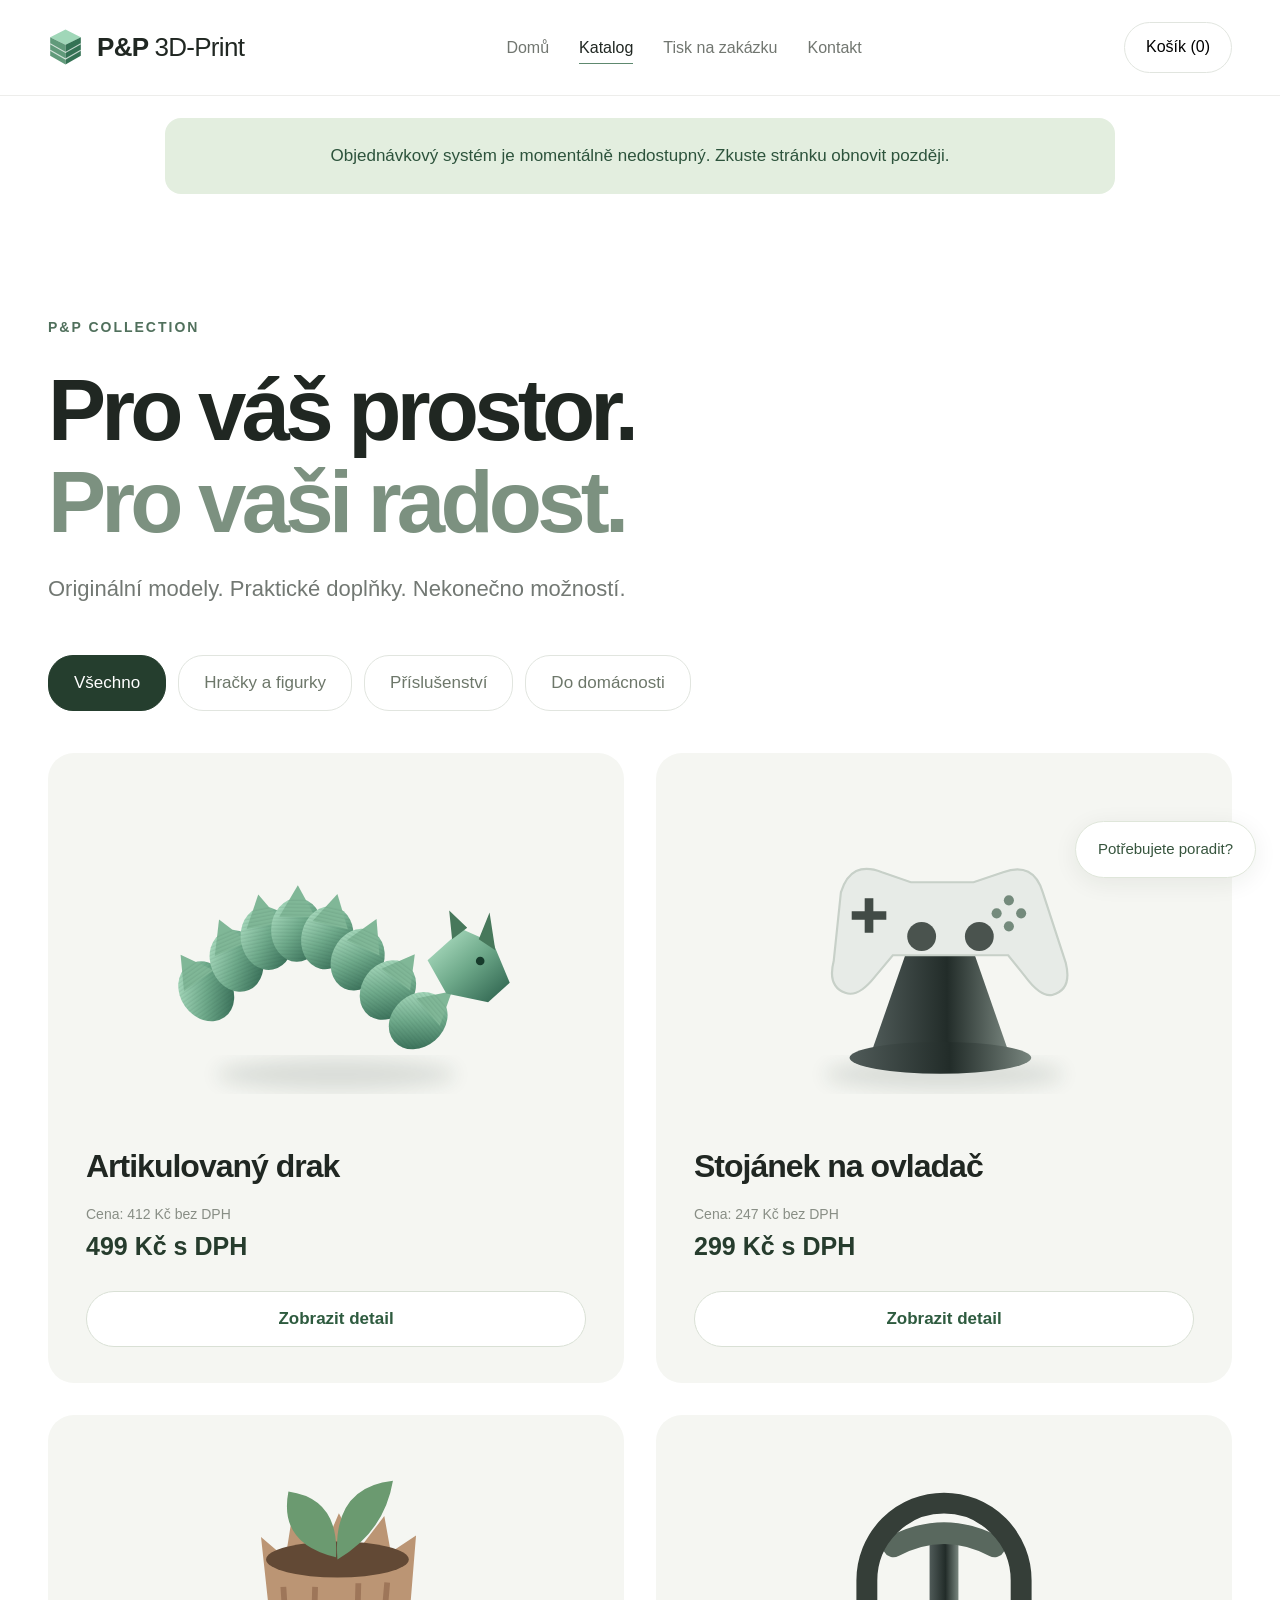
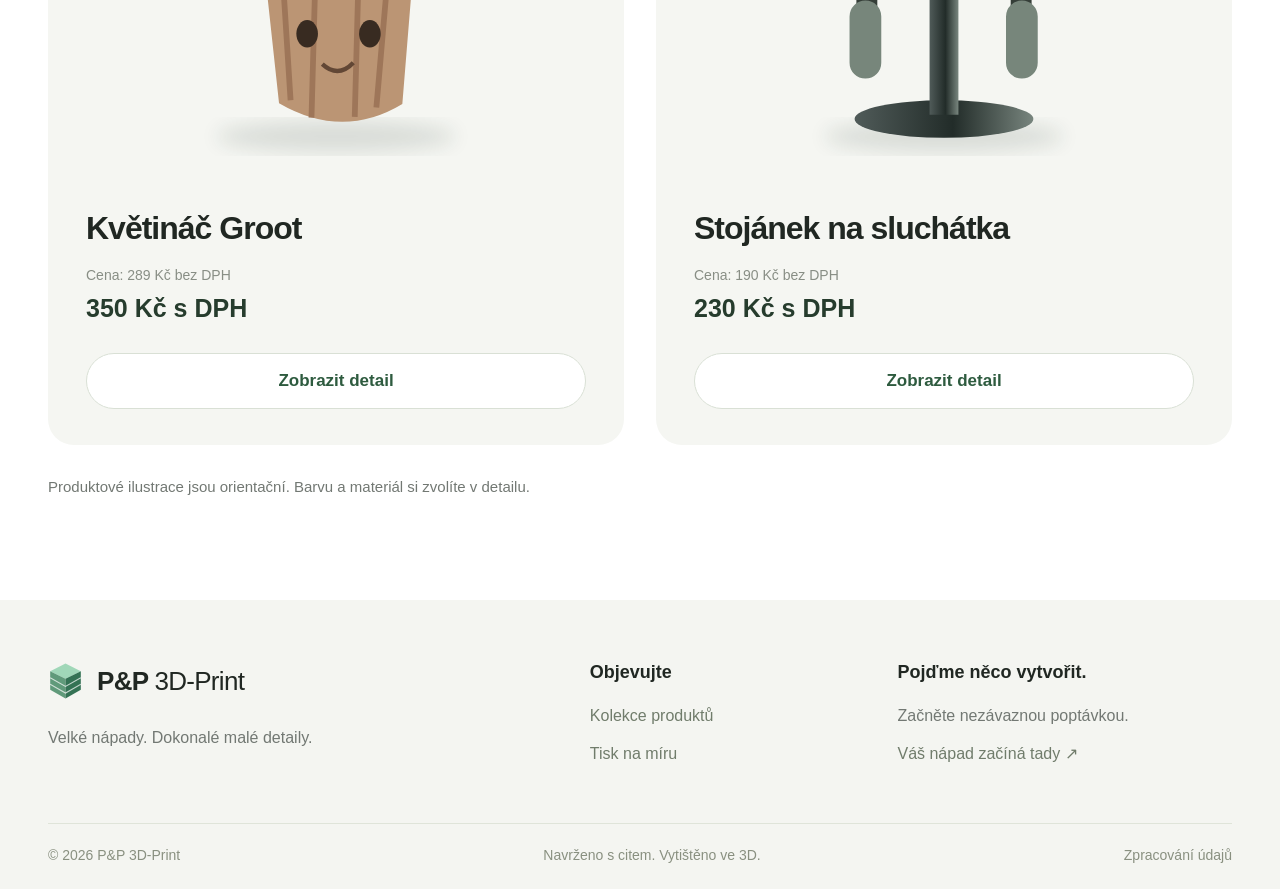
==== frontend/eshop.html @ 6bc45e5e "Add P&P 3D-Print storefront, FastAPI backend and administration" ====
<!DOCTYPE html>

<html lang="cs">
<head>
<meta charset="utf-8"/>
<meta content="width=device-width, initial-scale=1.0" name="viewport"/>
<title>Kolekce | P&amp;P 3D-Print</title>
<link href="style.css" rel="stylesheet"/>
<meta content="P&amp;P 3D-Print. Promyšlené doplňky, originální modely a 3D tisk na míru. Vaše nápady, vrstvu po vrstvě." name="description"/></head>
<body>
<header>
<div class="container nav-wrapper">
<a class="logo" href="index.html"><svg aria-hidden="true" viewbox="0 0 32 36"><path d="M2 9L16 2l14 7-14 7z" fill="#a0d7b8"></path><path d="M2 9v17l14 8V16z" fill="#609a7a"></path><path d="M16 16l14-7v17l-14 8z" fill="#347254"></path><path d="M2 15l14 8 14-8M2 21l14 8 14-8" fill="none" stroke="white" stroke-opacity=".7"></path></svg><span>P&amp;P <b>3D-Print</b></span></a>
<button aria-controls="main-nav" aria-expanded="false" aria-label="Otevřít navigaci" class="menu-toggle">Menu</button><nav aria-label="Hlavní navigace" id="main-nav">
<ul>
<li><a href="index.html">Domů</a></li>
<li><a class="active" href="eshop.html">Katalog</a></li>
<li><a href="index.html#zakazka">Tisk na zakázku</a></li>
<li><a href="#kontakt">Kontakt</a></li>
</ul>
</nav>
<button aria-label="Otevřít košík" class="cart-btn" id="open-cart-btn" tabindex="0">Košík (<span id="cart-count">0</span>)</button>
</div>
</header><main><section class="container section-padding catalog-section">
<div class="catalog-heading"><p class="eyebrow">P&amp;P COLLECTION</p><h1>Pro váš prostor.<br/><span>Pro vaši radost.</span></h1><p>Originální modely. Praktické doplňky. Nekonečno možností.</p></div>
<div class="filters">
<button class="filter-btn active" data-filter="all">Všechno</button>
<button class="filter-btn" data-filter="hracky">Hračky a figurky</button>
<button class="filter-btn" data-filter="prislusenstvi">Příslušenství</button>
<button class="filter-btn" data-filter="prakticke">Do domácnosti</button>
</div>
<div class="product-grid" id="product-grid">
<div class="product-card" data-category="hracky">
<div class="product-image"><a href="produkt.html?id=p1"><img alt="Artikulovaný drak – ilustrační vizualizace" loading="lazy" src="[data-uri]"/></a></div>
<div class="product-info"><span class="product-tag">P&amp;P COLLECTION</span>
<h3>Artikulovaný drak</h3><div class="price-container" data-product-id="p1"></div><a class="btn btn-primary btn-block" href="produkt.html?id=p1">Zobrazit detail</a>
</div>
</div>
<div class="product-card" data-category="prislusenstvi">
<div class="product-image"><a href="produkt.html?id=p2"><img alt="Stojánek na ovladač – ilustrační vizualizace" loading="lazy" src="[data-uri]"/></a></div>
<div class="product-info"><span class="product-tag">P&amp;P COLLECTION</span>
<h3>Stojánek na ovladač</h3><div class="price-container" data-product-id="p2"></div><a class="btn btn-primary btn-block" href="produkt.html?id=p2">Zobrazit detail</a>
</div>
</div>
<div class="product-card" data-category="prakticke">
<div class="product-image"><a href="produkt.html?id=p3"><img alt="Květináč Groot – ilustrační vizualizace" loading="lazy" src="[data-uri]"/></a></div>
<div class="product-info"><span class="product-tag">P&amp;P COLLECTION</span>
<h3>Květináč Groot</h3><div class="price-container" data-product-id="p3"></div><a class="btn btn-primary btn-block" href="produkt.html?id=p3">Zobrazit detail</a>
</div>
</div>
<div class="product-card" data-category="prislusenstvi">
<div class="product-image"><a href="produkt.html?id=p4"><img alt="Stojánek na sluchátka – ilustrační vizualizace" loading="lazy" src="[data-uri]"/></a></div>
<div class="product-info"><span class="product-tag">P&amp;P COLLECTION</span>
<h3>Stojánek na sluchátka</h3><div class="price-container" data-product-id="p4"></div><a class="btn btn-primary btn-block" href="produkt.html?id=p4">Zobrazit detail</a>
</div>
</div>
</div><p class="catalog-note">Produktové ilustrace jsou orientační. Barvu a materiál si zvolíte v detailu.</p>
</section></main>
<footer id="kontakt"><div class="container footer-top"><div><a class="logo" href="index.html"><svg aria-hidden="true" viewbox="0 0 32 36"><path d="M2 9L16 2l14 7-14 7z" fill="#a0d7b8"></path><path d="M2 9v17l14 8V16z" fill="#609a7a"></path><path d="M16 16l14-7v17l-14 8z" fill="#347254"></path><path d="M2 15l14 8 14-8M2 21l14 8 14-8" fill="none" stroke="white" stroke-opacity=".7"></path></svg><span>P&amp;P <b>3D-Print</b></span></a><p>Velké nápady. Dokonalé malé detaily.</p></div><div><h3>Objevujte</h3><a href="eshop.html">Kolekce produktů</a><a href="index.html#zakazka">Tisk na míru</a></div><div><h3>Pojďme něco vytvořit.</h3><p>Začněte nezávaznou poptávkou.</p><a href="index.html#zakazka">Váš nápad začíná tady ↗</a></div></div><div class="container footer-bottom"><span>© 2026 P&amp;P 3D-Print</span><span>Navrženo s citem. Vytištěno ve 3D.</span><a href="soukromi.html">Zpracování údajů</a></div></footer>
<div aria-label="Váš košík" aria-modal="true" class="cart-sidebar" id="cart-sidebar" inert="" role="dialog">
<div class="cart-header"><h2>Váš košík</h2><button aria-label="Zavřít košík" class="close-btn" id="close-cart">×</button></div>
<div class="cart-items" id="cart-items"></div>
<div class="cart-footer">
<div class="cart-total"><span>Cena bez DPH:</span><span id="cart-total-no-vat">0 Kč</span></div>
<div class="cart-total final"><span>Celkem vč. 21% DPH:</span><span id="cart-total-price">0 Kč</span></div>
<button class="btn btn-primary btn-block" id="checkout-btn">Pokračovat k poptávce</button>
</div>
</div>
<div class="cart-overlay" id="cart-overlay"></div>
<div aria-live="polite" class="toast-container" id="toast-container" role="status"></div>
<div id="custom-chat-widget">
<button class="chat-toggle-btn" id="chat-toggle-btn"><span style="font-size: 1.2rem;">💬</span> Potřebujete poradit?</button>
<div class="chat-window" id="chat-window">
<div class="chat-header">
<div><h4 style="margin:0">P&amp;P 3D-Print Podpora</h4><small style="color: #888;">Průvodce 3D tiskem</small></div>
<button aria-label="Zavřít průvodce" class="close-chat-btn" id="close-chat-btn">×</button>
</div>
<div class="chat-messages" id="chat-messages">
<div class="chat-msg bot-msg">Dobrý den. Jsem automatický průvodce. Poradím s materiály nebo vás nasměruji k tisku na míru.</div>
</div>
<div class="chat-input-area">
<input id="chat-input" placeholder="Napište zprávu..." type="text"/>
<button aria-label="Odeslat zprávu" id="chat-send-btn">➤</button>
</div>
</div>
</div>
<script src="script.js"></script>
</body>
</html>
---- frontend/style.css ----
:root{--primary-color:#2b7153;--text-muted:#727873;--ink:#202722;--line:#e1e5df;--paper:#f5f6f2}*{box-sizing:border-box}html{scroll-behavior:smooth;scroll-padding-top:100px}body{margin:0;background:white;color:var(--ink);font:15px/1.6 Inter,-apple-system,BlinkMacSystemFont,"Segoe UI",sans-serif;-webkit-font-smoothing:antialiased}body.cart-open{overflow:hidden}a{color:inherit;text-decoration:none}button,input,select,textarea{font:inherit}button{cursor:pointer}a:focus-visible,button:focus-visible,[tabindex]:focus-visible,input:focus-visible,select:focus-visible,textarea:focus-visible{outline:3px solid #68a98c;outline-offset:4px}h1,h2,h3,h4,p{margin:0}h1,h2,h3{line-height:1.08;letter-spacing:-.055em}p{color:var(--text-muted)}.container{width:min(1200px,calc(100% - 96px));margin:auto}header{height:82px;position:sticky;top:0;z-index:50;background:#ffffffed;backdrop-filter:blur(22px);border-bottom:1px solid #ededeb}.nav-wrapper{display:flex;height:100%;align-items:center;justify-content:space-between;gap:30px}.logo{display:inline-flex;align-items:center;gap:11px;white-space:nowrap;font-size:20px;letter-spacing:-.7px;font-weight:700}.logo svg{width:28px;height:32px}.logo b{font-weight:450}nav ul{display:flex;align-items:center;list-style:none;gap:32px;margin:0;padding:0}nav a{font-size:13px;color:#717670}nav a:hover,nav a.active{color:var(--ink)}nav a.active{border-bottom:1px solid #5e896f;padding-bottom:7px}.cart-btn{border:1px solid var(--line);border-radius:30px;background:white;padding:9px 17px;font-size:12px}.menu-toggle{display:none}.hero{position:relative;background:var(--paper);min-height:740px;overflow:hidden;display:flex;align-items:center}.hero-content{position:relative;z-index:2;padding:100px 0 150px;pointer-events:none}.hero-content a{pointer-events:auto}.eyebrow{font-size:10px;font-weight:650;letter-spacing:2.4px;color:#50705c;margin-bottom:27px}.hero h1{font-size:clamp(64px,6.4vw,94px);font-weight:620;line-height:1.01;max-width:660px}.hero h1 span{color:#648a72}.hero-lead{font-size:19px;line-height:1.65;margin-top:28px;color:#717b71}.hero-buttons{display:flex;gap:28px;align-items:center;margin-top:33px}.btn{border:0;display:inline-flex;align-items:center;justify-content:center;gap:24px;border-radius:30px;padding:14px 24px;font-size:13px;font-weight:550;transition:transform .2s,background .2s}.btn:hover{transform:translateY(-2px)}.btn-primary{background:var(--primary-color);color:white}.btn-primary:hover{background:#20563e}.btn-outline{background:transparent;border:1px solid #bdc9c0;color:#325d45}.btn-block{width:100%}.text-link{font-size:13px;font-weight:550;display:inline-flex;gap:17px;align-items:center}.text-link:hover{color:var(--primary-color)}.hero-art{position:absolute;width:56%;right:-1%;top:45px;max-width:820px}.hero-art svg{width:100%;height:auto;transform:rotate(-8deg);filter:drop-shadow(0 35px 35px #274a2310)}.art-label{display:flex;gap:9px;align-items:center;width:65%;margin:-20px auto 0;font-size:8px;letter-spacing:1.5px;color:#627568}.art-label>span:last-child{margin-left:auto}.status-dot{height:5px;width:5px;background:#448564;border-radius:50%}.hero-bottom{position:absolute;bottom:29px;left:0;right:0;display:flex;justify-content:space-between;border-top:1px solid #dce2d8;padding-top:21px;font-size:10px;color:#7c847a}.section-padding{padding:106px 0}.section-heading{display:flex;align-items:end;justify-content:space-between;margin-bottom:43px}h2{font-size:clamp(35px,4vw,56px);font-weight:570}.product-grid{display:grid;grid-template-columns:repeat(2,minmax(0,1fr));gap:24px}.product-card{display:flex;flex-direction:column;border-radius:22px;background:var(--paper);overflow:hidden;transition:transform .3s,box-shadow .3s}.product-card:hover{transform:translateY(-5px);box-shadow:0 20px 35px #243a2110}.product-image{height:350px;overflow:hidden}.product-image a{display:block;height:100%}.product-image img{width:100%;height:100%;object-fit:contain;transition:transform .5s}.product-card:hover img{transform:scale(1.04)}.product-info{padding:5px 32px 30px;display:flex;flex-direction:column;flex:1}.product-tag{font-size:9px;letter-spacing:1.9px;color:#7f897e;margin-bottom:10px}.product-info h3{font-size:24px;font-weight:560;letter-spacing:-.8px;margin-bottom:12px}.price-no-vat{font-size:11px;color:#888e85}.price-vat{font-size:19px;color:#263c2d;font-weight:550}.product-info .btn{margin-top:20px;background:white;color:#2e5b3f;border:1px solid #d9e0d5;padding:10px}.about-section{background:#edf1e9}.about-wrapper{display:grid;grid-template-columns:1fr 1fr;align-items:center;gap:90px}.about-image{background:#e3eadf;border-radius:24px;position:relative;overflow:hidden}.layer-sculpture svg{width:100%;display:block;transform:rotate(16deg) scale(.9)}.image-note{position:absolute;bottom:26px;left:30px;font-size:11px;color:#6d816b}.about-text h2{white-space:pre-line;margin-bottom:28px}.about-text p{font-size:16px;line-height:1.85}.about-benefits{list-style:none;padding:0;margin:25px 0 0}.about-benefits li{font-size:12px;border-top:1px solid #d3ddcf;padding:14px 0;color:#737f70}.about-benefits strong{color:#354b39}.text-center h2{font-size:clamp(32px,4vw,52px)!important}.funnel-choices{display:grid;grid-template-columns:1fr 1fr;gap:24px;max-width:920px;margin:45px auto 0}.funnel-card{padding:38px;background:var(--paper);border:1px solid transparent;border-radius:22px;cursor:pointer;transition:.2s}.funnel-card:hover{border-color:#a6bda8;background:#eef3eb}.funnel-icon{color:#6f9176;font-size:12px;letter-spacing:2px;margin-bottom:36px}.funnel-card h3{font-size:26px;letter-spacing:-.8px;margin-bottom:15px}.funnel-card p{max-width:300px;font-size:14px}.funnel-card:after{content:'Začít →';display:block;color:#32704b;font-size:12px;margin-top:28px}.custom-order-form{padding:35px;background:var(--paper);border-radius:24px}.step-badge{display:inline-block;padding:6px 15px;border-radius:20px;background:#e0ebe0!important;color:#396449;font-size:11px}.wizard-step h3{font-size:23px;letter-spacing:-.5px}.form-group{margin-bottom:16px}input,select,textarea{width:100%;padding:14px 16px;border:1px solid #d9e0d5;border-radius:10px;background:white;color:var(--ink);min-width:0}textarea{resize:vertical}.file-group{position:relative}.file-label{display:block;cursor:pointer;text-align:center;padding:35px 15px;border:1px dashed #a9bdac;border-radius:13px;background:white;font-size:13px}.file-group input{position:absolute;width:1px;height:1px;opacity:0;padding:0;bottom:0}.selector-group{margin:17px 0}.selector-group label{display:block;font-size:12px;margin-bottom:7px;color:#65735f}footer{background:#f4f5f1;padding:60px 0 22px}.footer-top{display:grid;grid-template-columns:1.5fr .8fr 1fr;gap:40px;padding-bottom:55px}.footer-top p{font-size:12px;margin-top:14px}.footer-top h3{font-size:13px;letter-spacing:0;font-weight:550;margin-bottom:18px}.footer-top>div>a:not(.logo){display:block;font-size:12px;color:#707c6b;margin-top:12px}.footer-bottom{display:flex;justify-content:space-between;border-top:1px solid #dfe4d9;padding-top:20px;color:#899080;font-size:10px}.catalog-heading{margin-bottom:45px}.catalog-heading h1{font-size:clamp(48px,5.6vw,78px);font-weight:560;margin-bottom:24px}.catalog-heading h1 span{color:#7c9180}.catalog-heading>p:last-child{font-size:17px}.filters{display:flex;gap:10px;margin-bottom:36px;flex-wrap:wrap}.filter-btn{border:1px solid var(--line);background:white;border-radius:25px;padding:11px 23px;font-size:12px;color:#6d776a}.filter-btn.active{background:#253e2e;color:#fff;border-color:#253e2e}.catalog-note{font-size:11px;margin-top:30px}.breadcrumbs{font-size:11px;color:#85907e;margin-bottom:32px}.detail-wrapper{display:grid;grid-template-columns:1.15fr 1fr;gap:75px;align-items:start}.detail-image{background:var(--paper);border-radius:25px;position:relative}.detail-image img{width:100%;display:block;min-height:480px;object-fit:contain}.detail-caption{position:absolute;bottom:20px;left:25px;font-size:10px;color:#889280}.detail-info{padding-top:25px}.detail-info h1{font-size:49px;font-weight:560;margin-bottom:24px}.detail-info .price-no-vat{font-size:12px!important}.detail-info .price-vat{font-size:26px!important}.product-desc{font-size:14px;margin:24px 0;line-height:1.8}.cart-overlay{position:fixed;inset:0;background:#14251f55;backdrop-filter:blur(5px);z-index:99;opacity:0;visibility:hidden;transition:.25s}.cart-overlay.active{opacity:1;visibility:visible}.cart-sidebar{position:fixed;top:0;right:0;bottom:0;width:min(470px,100%);background:white;z-index:100;transform:translateX(100%);transition:transform .3s;display:flex;flex-direction:column;padding:28px}.cart-sidebar.open{transform:translateX(0)}.cart-header{display:flex;justify-content:space-between;align-items:center;border-bottom:1px solid var(--line);padding-bottom:24px}.cart-header h2{font-size:29px}.close-btn,.close-chat-btn{border:0;background:transparent;font-size:28px;color:#6c7868}.cart-items{overflow:auto;flex:1;padding:25px 0}.empty-cart-state{text-align:center;padding-top:60px}.empty-cart-state h3{font-size:22px;letter-spacing:-.5px}.cart-item{display:grid;grid-template-columns:75px 1fr;gap:15px;border-bottom:1px solid var(--line);padding:20px 0}.cart-item-img{width:75px;height:80px;background:var(--paper);border-radius:10px}.item-details h4{font-size:14px}.item-details p{font-size:12px}.item-details small{display:block;font-size:10px;color:#7a8275}.item-controls{grid-column:2;display:flex;align-items:center;gap:14px}.item-controls button{border:1px solid var(--line);background:white;border-radius:7px;min-width:30px;height:30px}.item-controls .btn-remove{margin-left:auto}.cart-footer{border-top:1px solid var(--line);padding-top:20px}.cart-total{display:flex;justify-content:space-between;font-size:12px;margin-bottom:12px}.cart-total.final{font-size:15px;font-weight:600;margin-bottom:23px}.toast-container{position:fixed;top:100px;left:50%;transform:translateX(-50%);z-index:200;width:min(440px,calc(100% - 32px))}.toast{padding:18px 22px;margin-bottom:10px;color:white;background:#294d38;border-radius:14px;box-shadow:0 8px 30px #0002;font-size:13px}.toast.error{background:#62472f}#custom-chat-widget{position:fixed;bottom:22px;right:24px;z-index:60}.chat-toggle-btn{border:1px solid #dfe6da;border-radius:30px;padding:12px 19px;background:white;color:#36543d;font-size:11px;box-shadow:0 5px 24px #20311b12}.chat-toggle-btn span{display:none}.chat-window{display:none;position:absolute;right:0;bottom:60px;width:340px;background:white;border:1px solid var(--line);border-radius:20px;box-shadow:0 15px 50px #20311b25;overflow:hidden}.chat-window.active{display:block}.chat-header{padding:18px 20px;display:flex;align-items:center;justify-content:space-between;background:var(--paper)}.chat-header h4{font-size:13px}.chat-header small{font-size:10px}.chat-messages{height:260px;overflow:auto;padding:18px}.chat-msg{font-size:12px;padding:12px 14px;border-radius:12px;margin-bottom:12px;background:var(--paper);line-height:1.7}.user-msg{margin-left:25px;background:#deebdf}.chat-input-area{display:flex;border-top:1px solid var(--line);padding:10px;gap:5px}.chat-input-area input{border:0;font-size:12px;padding:10px}.chat-input-area button{border:0;border-radius:10px;background:#2b7153;color:white;width:43px}
@media(min-width:1500px){.hero-art{right:7%;top:0;width:50%}}@media(max-width:1050px){.container{width:calc(100% - 56px)}nav ul{gap:19px}.hero{min-height:640px}.hero h1{font-size:69px}.hero-art{width:59%;right:-7%;top:85px}.hero-content{padding:85px 0 125px}.hero-buttons{gap:18px}.about-wrapper{gap:40px}.detail-wrapper{gap:35px}.detail-info h1{font-size:39px}}
@media(max-width:760px){header{height:68px}.container{width:calc(100% - 40px)}.nav-wrapper{gap:14px}.logo{font-size:17px}.logo svg{width:24px}.menu-toggle{display:block;margin-left:auto;border:0;background:none;font-size:12px;padding:8px}.cart-btn{font-size:11px;padding:7px 12px}nav{display:none;position:absolute;top:68px;left:0;right:0;background:white;border-bottom:1px solid var(--line);padding:20px}nav.is-open{display:block}nav ul{display:flex;flex-direction:column;align-items:stretch;gap:0}nav a{display:block;padding:12px!important;border:0!important}.hero{display:block;min-height:850px}.hero-content{padding:58px 0 0;text-align:center}.eyebrow{font-size:9px;margin-bottom:22px}.hero h1{font-size:clamp(49px,10vw,72px);max-width:none}.hero-lead{font-size:16px;margin-top:22px}.hero-buttons{justify-content:center;gap:21px;flex-wrap:wrap;margin-top:25px}.hero .btn{padding:13px 20px}.text-link{font-size:12px}.hero-art{width:100%;max-width:510px;position:relative;top:auto;right:auto;margin:-10px auto 55px}.hero-art svg{display:block}.art-label{margin-top:-60px}.hero-bottom{font-size:9px;bottom:20px;padding-top:15px}.section-padding{padding:66px 0}.section-heading{gap:18px;margin-bottom:28px}.section-heading h2{font-size:37px}.section-heading .text-link{white-space:nowrap}.product-grid{gap:15px}.product-image{height:220px}.product-info{padding:0 18px 20px}.product-info h3{font-size:20px}.product-tag{font-size:8px;letter-spacing:1px}.product-info .btn{font-size:11px;padding:9px;gap:5px}.price-vat{font-size:16px}.price-no-vat{font-size:10px}.about-wrapper{grid-template-columns:1fr;gap:38px}.about-image{max-height:390px}.about-image svg{max-height:400px}.about-text h2{font-size:40px}.funnel-choices{gap:15px}.funnel-card{padding:24px}.funnel-card h3{font-size:23px}.funnel-card p{font-size:12px}.funnel-icon{margin-bottom:24px}.footer-top{grid-template-columns:1fr 1fr;gap:36px}.footer-top>div:first-child{grid-column:1/-1}.footer-bottom{gap:20px;flex-wrap:wrap;padding-bottom:55px}.catalog-heading h1{font-size:52px}.catalog-heading>p:last-child{font-size:15px}.filters{gap:8px}.filter-btn{padding:9px 14px;font-size:11px}.detail-wrapper{grid-template-columns:1fr;gap:20px}.detail-image img{min-height:0;max-height:420px}.detail-info h1{font-size:40px}.detail-info{padding-top:15px}.custom-order-form{padding:24px}.chat-window{width:min(340px,calc(100vw - 32px))}#custom-chat-widget{right:16px;bottom:16px}}
@media(max-width:430px){.hero{min-height:770px}.hero-art{margin-top:0}.hero-buttons{gap:15px}.hero-buttons .text-link{font-size:11px}.product-grid{grid-template-columns:1fr}.product-image{height:290px}.product-info h3{font-size:24px}.product-info{padding:0 25px 25px}.funnel-choices{grid-template-columns:1fr}.catalog-heading h1{font-size:44px}.footer-top{grid-template-columns:1fr}.footer-top>div:first-child{grid-column:auto}.section-heading h2{font-size:32px}.section-heading .text-link{font-size:10px}.hero-bottom{font-size:8px}.art-label{font-size:7px}.logo{gap:7px}.nav-wrapper{gap:5px}}@media(prefers-reduced-motion:reduce){html{scroll-behavior:auto}*,*:before,*:after{transition:none!important;animation:none!important}}

/* Druhá verze: větší měřítko, klidnější kompozice a čitelná typografie. */
body{font-size:18px;line-height:1.65}
.container{width:min(1280px,calc(100% - 96px))}
header{height:96px}.logo{font-size:26px;gap:14px}.logo svg{width:35px;height:40px}
nav ul{gap:30px}nav a{font-size:16px}.cart-btn{font-size:16px;padding:11px 21px}
.hero{display:flex;flex-direction:column;min-height:0;text-align:center;padding-bottom:24px}
.hero-content{padding:76px 0 0}.hero h1{font-size:clamp(76px,7.6vw,112px);font-weight:600;max-width:none;letter-spacing:-.06em;line-height:1.02}
.eyebrow{font-size:14px;letter-spacing:2px;margin-bottom:25px}
.hero-lead{font-size:25px;line-height:1.5;margin-top:28px}
.hero-buttons{justify-content:center;gap:36px;margin-top:32px}
.btn{font-size:17px;padding:17px 29px;min-height:56px;gap:24px}
.text-link{font-size:17px;gap:15px}
.hero-art{position:relative;top:auto;right:auto;width:480px;max-width:90%;margin:-24px auto -26px}
.hero-art svg{transform:rotate(-8deg)}.art-label,.hero-bottom,.product-tag{display:none}
.section-padding{padding:100px 0}.section-heading{margin-bottom:48px;gap:35px}
h2{font-size:clamp(44px,4.4vw,66px);line-height:1.1}
.product-grid{gap:32px}.product-card{border-radius:26px}.product-image{height:390px}
.product-info{padding:4px 38px 36px}.product-info h3{font-size:32px;letter-spacing:-1px;margin-bottom:17px;line-height:1.2}
.price-no-vat{font-size:14px}.price-vat{font-size:25px}.product-info .btn{font-size:17px;padding:13px 22px;min-height:54px;margin-top:24px}
.about-wrapper{gap:70px}.about-text p{font-size:20px;line-height:1.7}.about-benefits li{font-size:16px;padding:19px 0}.image-note{font-size:15px;bottom:28px}
.text-center h2{font-size:clamp(40px,4.4vw,64px)!important}.text-center>p{font-size:20px!important;line-height:1.6}
.funnel-choices{max-width:1080px;gap:32px}.funnel-card{padding:40px}.funnel-icon{font-size:17px;margin-bottom:30px}
.funnel-card h3{font-size:34px;line-height:1.15}.funnel-card p{font-size:18px;max-width:390px}.funnel-card:after{font-size:17px;margin-top:32px}
.custom-order-form{max-width:720px!important;padding:40px}.step-badge{font-size:15px;padding:8px 18px}.wizard-step h3{font-size:28px}
.form-group{margin-bottom:20px}input,select,textarea{font-size:17px;padding:16px 18px;line-height:1.5}.file-label{font-size:17px;padding:40px 20px}.file-label small{font-size:14px}
.catalog-heading{margin-bottom:48px}.catalog-heading h1{font-size:clamp(64px,6.8vw,94px);line-height:1.05}.catalog-heading>p:last-child{font-size:22px}
.filters{gap:12px;margin-bottom:42px}.filter-btn{font-size:17px;padding:13px 25px;min-height:52px}.catalog-note{font-size:15px}
.breadcrumbs{font-size:15px;margin-bottom:38px}.detail-wrapper{gap:65px}.detail-info h1{font-size:58px;line-height:1.08}.detail-image img{min-height:540px}
.detail-caption{font-size:14px}.detail-info .price-no-vat{font-size:15px!important}.detail-info .price-vat{font-size:34px!important}.product-desc{font-size:18px;line-height:1.7}
.selector-group label{font-size:16px;margin-bottom:10px}.selector-group{margin:22px 0}
.footer-top{padding-bottom:55px}.footer-top h3{font-size:18px;line-height:1.4}.footer-top p,.footer-top>div>a:not(.logo){font-size:16px}.footer-bottom{font-size:14px;gap:20px}
.cart-sidebar{width:min(540px,100%);padding:32px}.cart-header h2{font-size:34px}.cart-total{font-size:16px}.cart-total.final{font-size:18px;gap:18px}.empty-cart-state h3{font-size:27px}
.item-details h4{font-size:18px;line-height:1.3}.item-details p{font-size:16px}.item-details small{font-size:14px}.item-details small[style]{font-size:13px!important}
.item-controls button{min-width:42px;height:42px;font-size:18px}.cart-item{grid-template-columns:90px 1fr}.cart-item-img{width:90px;height:100px}.toast{font-size:16px}
.chat-toggle-btn{font-size:15px;padding:15px 22px}.chat-window{width:390px}.chat-header h4{font-size:17px}.chat-header small{font-size:14px}.chat-msg{font-size:16px}.chat-messages{height:320px}.chat-input-area input{font-size:16px}.chat-input-area button{min-width:44px}.close-btn,.close-chat-btn{min-width:44px;min-height:44px}
@media(max-width:1100px){.container{width:calc(100% - 64px)}.nav-wrapper{gap:20px}nav ul{gap:20px}nav a{font-size:15px}.logo{font-size:23px}.cart-btn{font-size:15px}.about-wrapper{gap:40px}.detail-wrapper{gap:40px}.detail-info h1{font-size:48px}.product-info h3{font-size:29px}.hero-art{width:460px;right:auto;top:auto}.hero-content{padding:65px 0 0}.hero h1{font-size:90px}}
@media(max-width:760px){
.container{width:calc(100% - 40px)}header{height:82px}.logo{font-size:23px;gap:10px}.logo svg{width:29px;height:34px}.nav-wrapper{gap:10px}
.menu-toggle{font-size:16px;min-height:44px;padding:8px}.cart-btn{font-size:14px;padding:9px 14px;min-height:44px}nav{top:82px}nav a{font-size:19px;padding:15px!important}
.hero{min-height:0;padding-bottom:12px}.hero-content{padding:54px 0 0}.hero h1{font-size:clamp(54px,10vw,78px);line-height:1.04}.eyebrow{font-size:12px;letter-spacing:1.6px;margin-bottom:22px}
.hero-lead{font-size:21px;line-height:1.5;margin-top:25px}.hero-buttons{flex-direction:column;gap:21px;margin-top:30px}.hero .btn{font-size:17px;padding:16px 28px}.hero-buttons .text-link{font-size:17px}
.hero-art{width:400px;max-width:100%;margin:-12px auto -18px;top:auto;right:auto}.btn{font-size:16px;min-height:52px;padding:14px 23px}.text-link{font-size:16px}
.section-padding{padding:64px 0}.section-heading{align-items:start;flex-direction:column;gap:23px;margin-bottom:32px}.section-heading h2,h2{font-size:46px}.section-heading .text-link{font-size:17px}
.product-grid{grid-template-columns:1fr;gap:24px}.product-image{height:350px}.product-info{padding:0 28px 30px}.product-info h3{font-size:30px}.product-info .btn{font-size:17px}.price-no-vat{font-size:14px}.price-vat{font-size:25px}
.about-text h2{font-size:46px}.about-text p{font-size:19px}.about-benefits li{font-size:16px}.image-note{font-size:14px}.about-image{max-height:410px}
.funnel-choices{grid-template-columns:1fr;gap:22px;margin-top:30px}.funnel-card{padding:32px}.funnel-card h3{font-size:31px}.funnel-card p{font-size:18px}.funnel-icon{font-size:16px;margin-bottom:24px}.funnel-card:after{font-size:17px}
.text-center h2{font-size:40px!important}.text-center>p{font-size:19px!important}.custom-order-form{padding:27px}.wizard-step h3{font-size:26px}.custom-order-form .btn{padding:13px 16px;font-size:15px}
.catalog-heading h1{font-size:clamp(48px,8.8vw,68px)}.catalog-heading>p:last-child{font-size:20px}.filters{gap:9px}.filter-btn{font-size:15px;padding:12px 17px;min-height:48px}.catalog-note{font-size:14px}
.detail-info h1{font-size:45px}.detail-image img{min-height:0}.detail-caption{font-size:13px}.breadcrumbs{font-size:14px}.detail-wrapper{gap:26px}.detail-info .price-vat{font-size:32px!important}
.footer-top{gap:35px}.footer-top h3{font-size:18px}.footer-top p,.footer-top>div>a:not(.logo){font-size:16px}.footer-bottom{font-size:13px;line-height:1.7;padding-bottom:70px}
.cart-sidebar{padding:24px}.cart-header h2{font-size:31px}.cart-total.final{font-size:16px}.chat-window{width:min(390px,calc(100vw - 32px))}.chat-toggle-btn{font-size:14px;padding:13px 19px}
}
@media(max-width:390px){.container{width:calc(100% - 32px)}.logo{font-size:20px;gap:7px}.logo svg{width:25px}.nav-wrapper{gap:6px}.cart-btn{padding:8px 10px}.menu-toggle{font-size:15px}.hero h1{font-size:52px}.hero-lead{font-size:20px}.product-image{height:300px}.product-info{padding:0 24px 26px}.product-info h3{font-size:28px}.section-heading h2,h2,.about-text h2{font-size:42px}.custom-order-form{padding:22px}.funnel-card{padding:28px}.detail-info h1{font-size:41px}.cart-sidebar{padding:20px}.item-details h4{font-size:16px}}
/* Napojené objednávky a poptávky */
.honeypot{position:absolute!important;left:-10000px!important;width:1px!important;height:1px!important;opacity:0!important}.service-notice,.receipt{background:#e3eedf;padding:24px;border-radius:16px;color:#2d533c;margin:22px auto;font-size:17px}.service-notice{text-align:center;max-width:950px}.form-help{font-size:14px;line-height:1.6;margin:16px 0 24px}.form-help a{text-decoration:underline}.checkout-dialog{border:0;border-radius:24px;width:min(640px,calc(100% - 32px));max-height:90dvh;overflow:auto;padding:36px;color:var(--ink);box-shadow:0 30px 100px #0003}.checkout-dialog::backdrop{background:#14251f77;backdrop-filter:blur(5px)}.checkout-heading{display:flex;align-items:start;gap:20px;margin-bottom:20px}.checkout-heading h2{font-size:38px}.checkout-heading .close-btn{margin-left:auto}.checkout-dialog label{display:block;margin:18px 0;font-size:16px}.checkout-dialog label input,.checkout-dialog label textarea{margin-top:7px}.checkout-dialog p{font-size:16px}.checkout-summary{margin-top:20px;font-weight:600;color:#325b40}.checkout-dialog #checkout-error{color:#8a342e;margin-bottom:18px}button:disabled{opacity:.55;cursor:wait}.checkout-dialog [hidden]{display:none!important}#order-receipt h2{font-size:42px}#order-receipt p{margin:25px 0}.checkout-dialog form{position:relative}@media(max-width:500px){.checkout-dialog{padding:24px}.checkout-heading h2{font-size:31px}}
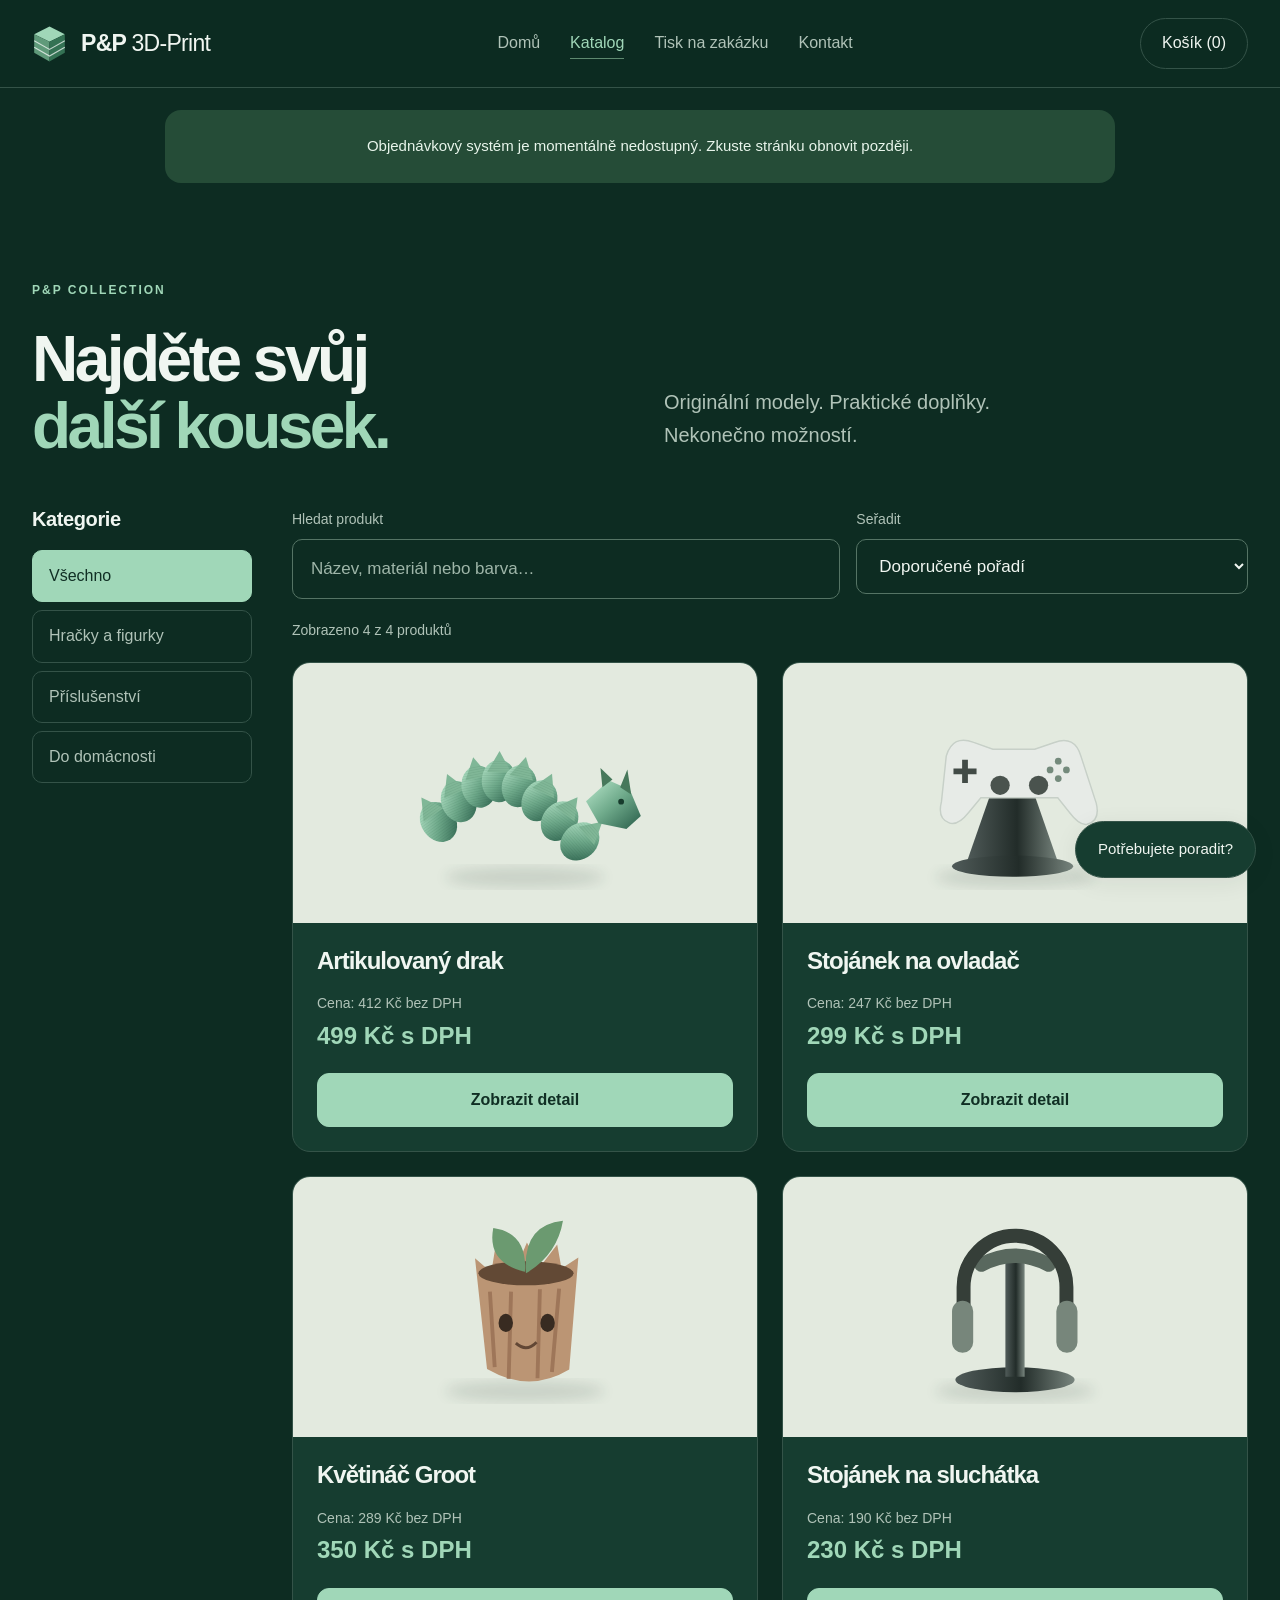
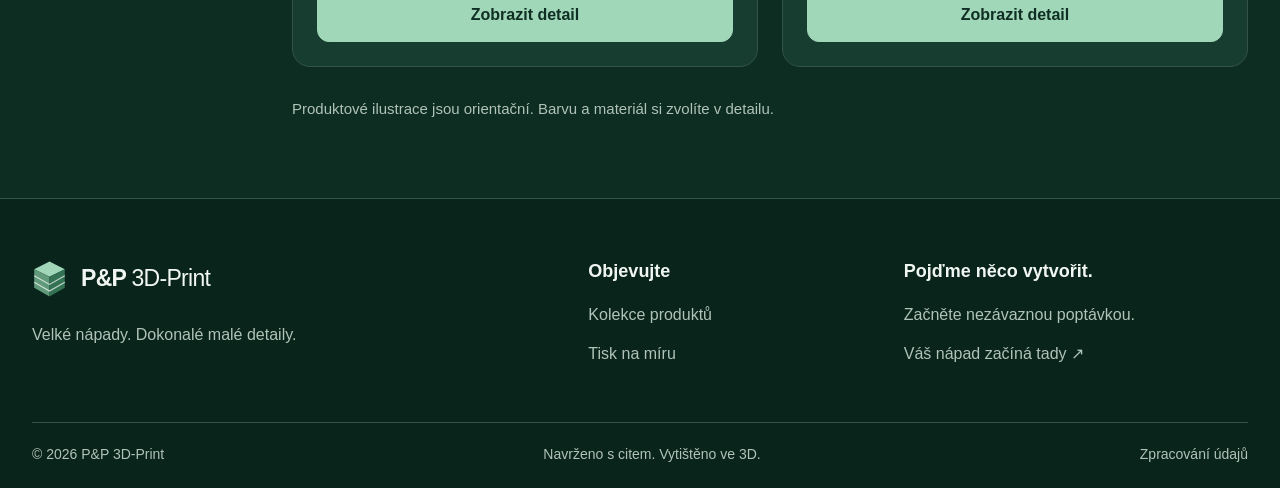
==== commit b78b3faa: "Rework storefront layout, catalog discovery and cart quantities" ====
--- a/frontend/eshop.html
+++ b/frontend/eshop.html
@@ -6,8 +6,9 @@
 <meta content="width=device-width, initial-scale=1.0" name="viewport"/>
 <title>Kolekce | P&amp;P 3D-Print</title>
 <link href="style.css" rel="stylesheet"/>
+<link href="layout.css" rel="stylesheet"/>
 <meta content="P&amp;P 3D-Print. Promyšlené doplňky, originální modely a 3D tisk na míru. Vaše nápady, vrstvu po vrstvě." name="description"/></head>
-<body>
+<body><a class="skip-link" href="#main-content">Přejít k obsahu</a>
 <header>
 <div class="container nav-wrapper">
 <a class="logo" href="index.html"><svg aria-hidden="true" viewbox="0 0 32 36"><path d="M2 9L16 2l14 7-14 7z" fill="#a0d7b8"></path><path d="M2 9v17l14 8V16z" fill="#609a7a"></path><path d="M16 16l14-7v17l-14 8z" fill="#347254"></path><path d="M2 15l14 8 14-8M2 21l14 8 14-8" fill="none" stroke="white" stroke-opacity=".7"></path></svg><span>P&amp;P <b>3D-Print</b></span></a>
@@ -21,15 +22,15 @@
 </nav>
 <button aria-label="Otevřít košík" class="cart-btn" id="open-cart-btn" tabindex="0">Košík (<span id="cart-count">0</span>)</button>
 </div>
-</header><main><section class="container section-padding catalog-section">
-<div class="catalog-heading"><p class="eyebrow">P&amp;P COLLECTION</p><h1>Pro váš prostor.<br/><span>Pro vaši radost.</span></h1><p>Originální modely. Praktické doplňky. Nekonečno možností.</p></div>
-<div class="filters">
+</header><main id="main-content"><section class="container section-padding catalog-section">
+<div class="catalog-heading"><p class="eyebrow">P&amp;P COLLECTION</p><h1>Najděte svůj<br/><span>další kousek.</span></h1><p>Originální modely. Praktické doplňky. Nekonečno možností.</p></div>
+<div class="catalog-layout"><aside class="catalog-sidebar"><h2>Kategorie</h2><div class="filters">
 <button class="filter-btn active" data-filter="all">Všechno</button>
 <button class="filter-btn" data-filter="hracky">Hračky a figurky</button>
 <button class="filter-btn" data-filter="prislusenstvi">Příslušenství</button>
 <button class="filter-btn" data-filter="prakticke">Do domácnosti</button>
 </div>
-<div class="product-grid" id="product-grid">
+</aside><div class="catalog-results"><div class="catalog-toolbar"><label>Hledat produkt<input id="catalog-search" type="search" placeholder="Název, materiál nebo barva…" autocomplete="off"></label><label>Seřadit<select id="catalog-sort"><option value="default">Doporučené pořadí</option><option value="price-asc">Od nejlevnějšího</option><option value="price-desc">Od nejdražšího</option><option value="name">Podle názvu</option></select></label></div><p id="catalog-count" role="status" aria-live="polite"></p><div class="product-grid" id="product-grid">
 <div class="product-card" data-category="hracky">
 <div class="product-image"><a href="produkt.html?id=p1"><img alt="Artikulovaný drak – ilustrační vizualizace" loading="lazy" src="[data-uri]"/></a></div>
 <div class="product-info"><span class="product-tag">P&amp;P COLLECTION</span>
@@ -55,15 +56,15 @@
 </div>
 </div>
 </div><p class="catalog-note">Produktové ilustrace jsou orientační. Barvu a materiál si zvolíte v detailu.</p>
-</section></main>
+<div id="catalog-empty" class="empty-results" hidden><h2>Nic jsme nenašli.</h2><p>Zkuste jiný výraz nebo zobrazte všechny produkty.</p><button id="catalog-reset" class="btn btn-outline">Zrušit filtry</button></div></div></div></section></main>
 <footer id="kontakt"><div class="container footer-top"><div><a class="logo" href="index.html"><svg aria-hidden="true" viewbox="0 0 32 36"><path d="M2 9L16 2l14 7-14 7z" fill="#a0d7b8"></path><path d="M2 9v17l14 8V16z" fill="#609a7a"></path><path d="M16 16l14-7v17l-14 8z" fill="#347254"></path><path d="M2 15l14 8 14-8M2 21l14 8 14-8" fill="none" stroke="white" stroke-opacity=".7"></path></svg><span>P&amp;P <b>3D-Print</b></span></a><p>Velké nápady. Dokonalé malé detaily.</p></div><div><h3>Objevujte</h3><a href="eshop.html">Kolekce produktů</a><a href="index.html#zakazka">Tisk na míru</a></div><div><h3>Pojďme něco vytvořit.</h3><p>Začněte nezávaznou poptávkou.</p><a href="index.html#zakazka">Váš nápad začíná tady ↗</a></div></div><div class="container footer-bottom"><span>© 2026 P&amp;P 3D-Print</span><span>Navrženo s citem. Vytištěno ve 3D.</span><a href="soukromi.html">Zpracování údajů</a></div></footer>
 <div aria-label="Váš košík" aria-modal="true" class="cart-sidebar" id="cart-sidebar" inert="" role="dialog">
 <div class="cart-header"><h2>Váš košík</h2><button aria-label="Zavřít košík" class="close-btn" id="close-cart">×</button></div>
 <div class="cart-items" id="cart-items"></div>
 <div class="cart-footer">
-<div class="cart-total"><span>Cena bez DPH:</span><span id="cart-total-no-vat">0 Kč</span></div>
+<div class="cart-total"><span>Produkty bez DPH:</span><span id="cart-total-no-vat">0 Kč</span></div>
 <div class="cart-total final"><span>Celkem vč. 21% DPH:</span><span id="cart-total-price">0 Kč</span></div>
-<button class="btn btn-primary btn-block" id="checkout-btn">Pokračovat k poptávce</button>
+<p class="cart-help">Nezávazná poptávka. Dopravu a platbu domluvíme po odeslání.</p><button class="btn btn-primary btn-block" id="checkout-btn">Pokračovat k poptávce</button>
 </div>
 </div>
 <div class="cart-overlay" id="cart-overlay"></div>
--- a/frontend/layout.css
+++ b/frontend/layout.css
@@ -0,0 +1,17 @@
+/* Shared P&P identity: deep green surfaces, mint accents, original artwork. */
+:root{--primary-color:#a0d7b8;--text-muted:#b0c3b8;--ink:#f0f6f1;--line:#345348;--paper:#163d30;color-scheme:dark}
+body{background:#0d2c22;color:var(--ink);font-size:17px}p{color:var(--text-muted)}
+header{background:#0d2c22f2;border-color:var(--line);height:88px}nav a{color:var(--text-muted)}nav a:hover,nav a.active{color:var(--primary-color)}
+.container{width:min(1280px,calc(100% - 64px))}.section-padding{padding:76px 0}.logo{font-size:23px}.logo b{font-weight:450}
+.btn-primary,.product-info .btn{background:var(--primary-color);color:#102f24;border-color:var(--primary-color)}.btn-primary:hover,.product-info .btn:hover{background:#bce9ce;color:#102f24}.btn-outline,.text-link{color:var(--primary-color)}.btn-outline{border-color:#729984}.btn{border-radius:12px;font-size:16px;min-height:52px}.cart-btn,.menu-toggle{background:transparent;color:var(--ink);border-color:var(--line)}
+.eyebrow{color:var(--primary-color);font-size:12px}.home-hero{background:#103326;padding:0;border-bottom:1px solid var(--line)}.hero-layout{display:grid;grid-template-columns:1.2fr 1fr;align-items:center;gap:24px;min-height:560px}.home-hero .hero-content{width:100%;padding:64px 0;text-align:left}.home-hero h1{font-size:clamp(54px,6vw,84px);line-height:1.06}.home-hero h1 span,.catalog-heading h1 span{color:var(--primary-color)}.home-hero .hero-lead{font-size:20px;max-width:530px;color:var(--text-muted)}.home-hero .hero-buttons{justify-content:flex-start;flex-wrap:wrap;gap:22px}.home-hero .hero-art{width:100%;max-width:100%;margin:0;pointer-events:none}.home-hero .hero-art svg{transform:rotate(-8deg)}
+.category-links{display:grid;grid-template-columns:repeat(3,1fr);gap:16px;margin-bottom:64px}.category-links a{display:flex;justify-content:space-between;gap:18px;padding:22px 24px;border:1px solid var(--line);border-radius:12px;background:var(--paper)}.category-links a:hover{border-color:var(--primary-color)}.category-links span{color:var(--primary-color)}.section-heading h2{font-size:clamp(34px,4vw,52px)}
+.product-grid{gap:24px}.product-card{background:var(--paper);border:1px solid var(--line);border-radius:18px;overflow:hidden}.product-image{height:290px;background:#e3eadf;margin:0}.product-info{padding:24px}.product-info h3{font-size:26px}.price-vat{color:var(--primary-color);font-size:24px}.price-no-vat{color:var(--text-muted)}.product-info .btn{margin-top:18px;font-size:16px}.product-card[hidden],[hidden]{display:none!important}
+.catalog-heading{display:grid;grid-template-columns:1fr 1fr;gap:0 48px;align-items:end;margin-bottom:48px}.catalog-heading .eyebrow{grid-column:1/-1}.catalog-heading h1{font-size:clamp(46px,5vw,68px);margin:0}.catalog-heading>p:last-child{font-size:20px;max-width:400px;margin-bottom:8px}.catalog-layout{display:grid;grid-template-columns:220px minmax(0,1fr);gap:40px}.catalog-sidebar{align-self:start;position:sticky;top:120px}.catalog-sidebar h2{font-size:20px;letter-spacing:-.02em;margin-bottom:20px}.filters{display:flex;flex-direction:column;gap:8px}.filter-btn{background:transparent;color:var(--text-muted);text-align:left;border-radius:10px;padding:12px 16px;font-size:16px}.filter-btn.active{background:var(--primary-color);color:#102f24;border-color:var(--primary-color)}.catalog-toolbar{display:grid;grid-template-columns:1.4fr 1fr;gap:16px}.catalog-toolbar label{font-size:14px;color:var(--text-muted)}.catalog-toolbar input,.catalog-toolbar select{margin-top:8px}#catalog-count{font-size:14px;margin:20px 0}.catalog-results .product-image{height:260px}.catalog-results .product-info h3{font-size:24px}.catalog-note{color:var(--text-muted)}.empty-results{border:1px dashed var(--line);border-radius:16px;padding:40px;text-align:center}.empty-results h2{font-size:32px}.empty-results p{margin:16px 0 24px}
+input,select,textarea{background:#0d2c22;color:var(--ink);border-color:#557465;border-radius:10px}input::placeholder,textarea::placeholder{color:#9fb6a9}.selector-group label,.quantity-label{color:var(--text-muted);font-size:16px}.quantity-label{display:block;margin:24px 0 8px}#product-quantity{max-width:130px}.detail-wrapper{gap:48px}.detail-info{padding-top:0}.detail-info h1{font-size:clamp(36px,4vw,54px)}.detail-image{background:#e3eadf;position:sticky;top:120px}.detail-image img{min-height:440px}.detail-caption{color:#3f5e49}.breadcrumbs{color:var(--text-muted)}.product-desc{font-size:17px}
+.custom-order-section{border-top:1px solid var(--line)}.funnel-card{background:var(--paper);border:1px solid var(--line);border-radius:16px}.funnel-card:hover{background:#1d4939;border-color:var(--primary-color)}.funnel-icon,.funnel-card:after{color:var(--primary-color)}.funnel-card h3{font-size:30px}.funnel-card p{font-size:17px}.custom-order-form{background:var(--paper)}.file-label{background:#0d2c22;border-color:#729984}.step-badge{background:#a0d7b8!important;color:#0d2c22}.about-section{background:#123527;border-top:1px solid var(--line)}.about-image{background:#e3eadf}.about-text h2{font-size:46px}.about-text p{font-size:18px}.about-benefits li{color:var(--text-muted);border-color:var(--line)}.about-benefits strong{color:var(--ink)}.image-note{color:#3f5e49}
+footer{background:#09241b;border-top:1px solid var(--line)}.footer-top>div>a:not(.logo),.footer-bottom{color:var(--text-muted)}.footer-bottom{border-color:var(--line)}
+.cart-sidebar,.checkout-dialog,.chat-window{background:#103326;color:var(--ink)}.cart-header h2{font-size:30px}.close-btn,.close-chat-btn{color:var(--ink)}.cart-help{font-size:14px;margin:0 0 18px}.item-controls button{background:#163d30;color:var(--ink)}.item-details small,.item-details small[style]{color:var(--text-muted)!important}.cart-item-img{background:#e3eadf}.cart-total.final{color:var(--primary-color)}.cart-items{overscroll-behavior:contain}.cart-footer{padding-bottom:env(safe-area-inset-bottom)}button:disabled{cursor:not-allowed}.checkout-summary{color:var(--primary-color)}.checkout-dialog #checkout-error{color:#ffc6b8}.chat-toggle-btn{background:#163d30;color:var(--ink);border-color:var(--line)}.chat-header,.chat-msg{background:#1b4333}.user-msg{background:#2c5941}.chat-header small{color:var(--text-muted)!important}.chat-input-area button{background:var(--primary-color);color:#0d2c22}.toast{background:#a0d7b8;color:#0d2c22}.toast.error{background:#f0c1a6;color:#392217}.service-notice,.receipt{background:#254c37;color:#e8f5eb}.service-notice{font-size:15px}.skip-link{position:fixed;top:-80px;left:16px;z-index:300;background:var(--primary-color);color:#0d2c22;padding:12px 20px;border-radius:8px}.skip-link:focus{top:12px}
+@media(max-width:1050px){nav ul{gap:16px}.nav-wrapper{gap:16px}.logo{font-size:20px}.hero-layout{grid-template-columns:1.3fr 1fr;min-height:500px}.home-hero h1{font-size:60px}.catalog-layout{grid-template-columns:180px minmax(0,1fr);gap:24px}.catalog-results .product-image{height:220px}.category-links a{font-size:15px;padding:18px}.detail-image img{min-height:340px}}
+@media(max-width:760px){header{height:76px}nav{top:76px;background:#103326;border-color:var(--line)}.container{width:calc(100% - 36px)}.logo{font-size:20px}.logo svg{width:26px}.cart-btn{padding:8px 12px}.menu-toggle{font-size:14px}.hero-layout{grid-template-columns:1fr;gap:0;min-height:0}.home-hero .hero-content{padding:48px 0 0}.home-hero h1{font-size:clamp(44px,9vw,64px)}.home-hero .hero-lead{font-size:18px}.home-hero .hero-buttons{align-items:flex-start;flex-direction:row;gap:22px}.home-hero .hero-art{max-width:310px;margin:-12px auto -10px}.section-padding{padding:48px 0}.category-links{grid-template-columns:1fr;gap:10px;margin-bottom:40px}.category-links a{padding:14px 18px;font-size:16px}.section-heading h2{font-size:36px}.product-grid{grid-template-columns:repeat(2,minmax(0,1fr));gap:14px}.product-image,.catalog-results .product-image{height:200px}.product-info{padding:18px}.product-info h3,.catalog-results .product-info h3{font-size:21px}.product-info .btn{font-size:14px;padding:10px}.catalog-heading{display:block}.catalog-heading h1{font-size:48px}.catalog-heading>p:last-child{margin-top:20px;font-size:18px}.catalog-layout{grid-template-columns:1fr;gap:16px}.catalog-sidebar{position:static}.catalog-sidebar h2{font-size:17px;margin-bottom:12px}.filters{flex-direction:row;flex-wrap:wrap;margin:0}.filter-btn{font-size:14px;min-height:44px;padding:10px 14px}.catalog-toolbar{grid-template-columns:1fr 1fr;gap:12px}.catalog-toolbar input,.catalog-toolbar select{font-size:16px;padding:12px}.detail-wrapper{grid-template-columns:1fr;gap:32px}.detail-image{position:static}.detail-image img{min-height:0;max-height:360px}.detail-info h1{font-size:38px}.funnel-choices{gap:16px}.funnel-card{padding:28px}.funnel-card h3{font-size:27px}.about-text h2{font-size:36px}.cart-sidebar{padding:22px}.cart-header h2{font-size:28px}.cart-total.final{font-size:16px}.footer-top{gap:32px}}
+@media(max-width:480px){.product-grid,.catalog-toolbar{grid-template-columns:1fr}.product-image,.catalog-results .product-image{height:260px}.product-info h3,.catalog-results .product-info h3{font-size:25px}.product-info .btn{font-size:16px}.home-hero .hero-buttons{flex-direction:column}.logo{font-size:18px}.nav-wrapper{gap:6px}.cart-btn{font-size:13px}.catalog-heading h1{font-size:42px}}
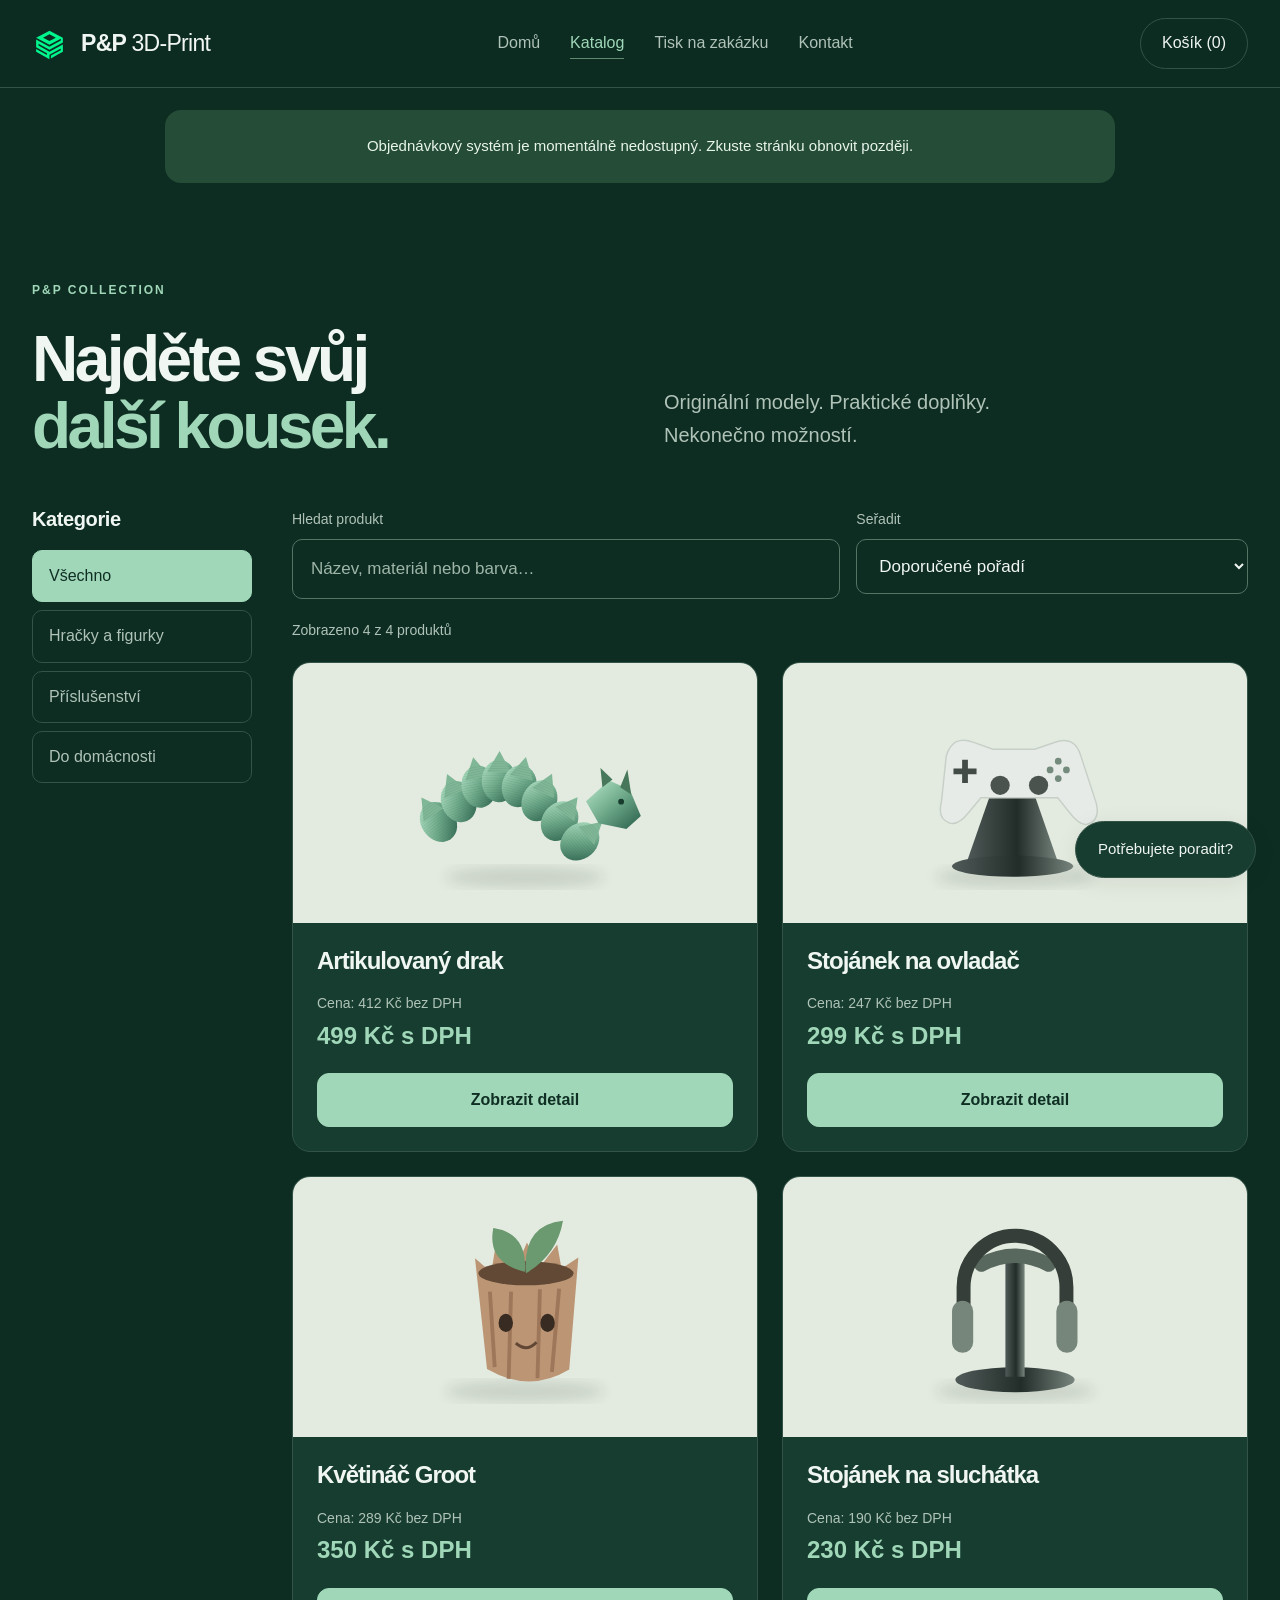
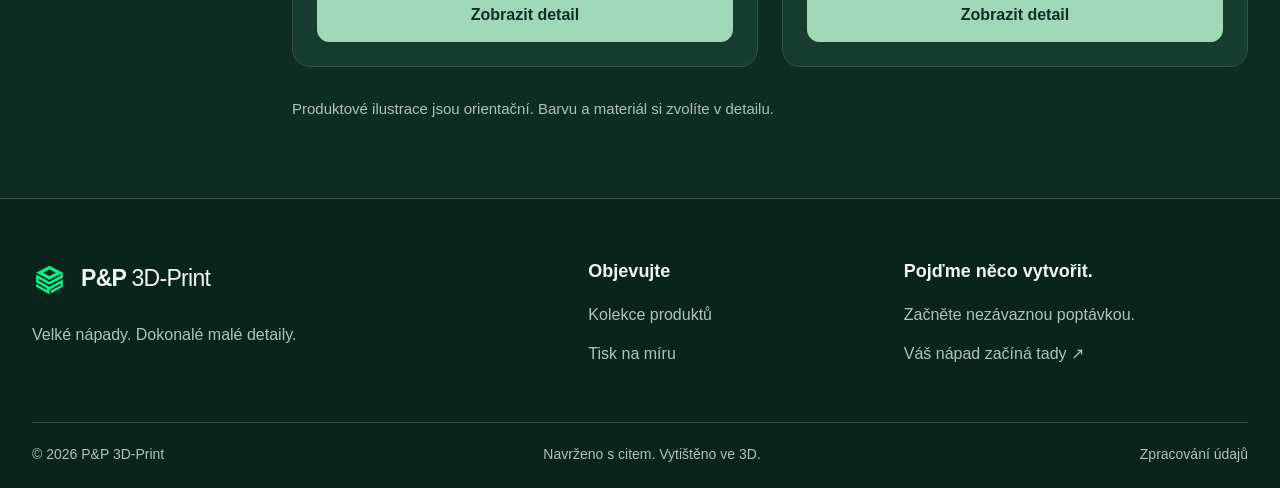
==== commit f0a8f7f1: "Use original green vector logo across storefront" ====
--- a/frontend/eshop.html
+++ b/frontend/eshop.html
@@ -11,7 +11,7 @@
 <body><a class="skip-link" href="#main-content">Přejít k obsahu</a>
 <header>
 <div class="container nav-wrapper">
-<a class="logo" href="index.html"><svg aria-hidden="true" viewbox="0 0 32 36"><path d="M2 9L16 2l14 7-14 7z" fill="#a0d7b8"></path><path d="M2 9v17l14 8V16z" fill="#609a7a"></path><path d="M16 16l14-7v17l-14 8z" fill="#347254"></path><path d="M2 15l14 8 14-8M2 21l14 8 14-8" fill="none" stroke="white" stroke-opacity=".7"></path></svg><span>P&amp;P <b>3D-Print</b></span></a>
+<a class="logo" href="index.html"><svg xmlns="http://www.w3.org/2000/svg" viewBox="0 0 1254 1254" aria-hidden="true"><path fill="#00F58D" fill-rule="evenodd" d="M 627 148 L 148 402 L 624 657 L 1031 440 L 1033 506 L 624 725 L 147 463 L 148 744 L 534 960 L 536 1020 L 148 803 L 147 902 L 625 1171 L 626 1008 L 999 810 L 1033 795 L 1031 854 L 678 1039 L 678 1146 L 923 1004 L 1106 904 L 1107 900 L 1106 647 L 627 901 L 231 679 L 233 620 L 625 835 L 1107 577 L 1105 400 Z M 396 401 L 625 279 L 855 401 L 626 522 Z"/></svg><span>P&amp;P <b>3D-Print</b></span></a>
 <button aria-controls="main-nav" aria-expanded="false" aria-label="Otevřít navigaci" class="menu-toggle">Menu</button><nav aria-label="Hlavní navigace" id="main-nav">
 <ul>
 <li><a href="index.html">Domů</a></li>
@@ -57,7 +57,7 @@
 </div>
 </div><p class="catalog-note">Produktové ilustrace jsou orientační. Barvu a materiál si zvolíte v detailu.</p>
 <div id="catalog-empty" class="empty-results" hidden><h2>Nic jsme nenašli.</h2><p>Zkuste jiný výraz nebo zobrazte všechny produkty.</p><button id="catalog-reset" class="btn btn-outline">Zrušit filtry</button></div></div></div></section></main>
-<footer id="kontakt"><div class="container footer-top"><div><a class="logo" href="index.html"><svg aria-hidden="true" viewbox="0 0 32 36"><path d="M2 9L16 2l14 7-14 7z" fill="#a0d7b8"></path><path d="M2 9v17l14 8V16z" fill="#609a7a"></path><path d="M16 16l14-7v17l-14 8z" fill="#347254"></path><path d="M2 15l14 8 14-8M2 21l14 8 14-8" fill="none" stroke="white" stroke-opacity=".7"></path></svg><span>P&amp;P <b>3D-Print</b></span></a><p>Velké nápady. Dokonalé malé detaily.</p></div><div><h3>Objevujte</h3><a href="eshop.html">Kolekce produktů</a><a href="index.html#zakazka">Tisk na míru</a></div><div><h3>Pojďme něco vytvořit.</h3><p>Začněte nezávaznou poptávkou.</p><a href="index.html#zakazka">Váš nápad začíná tady ↗</a></div></div><div class="container footer-bottom"><span>© 2026 P&amp;P 3D-Print</span><span>Navrženo s citem. Vytištěno ve 3D.</span><a href="soukromi.html">Zpracování údajů</a></div></footer>
+<footer id="kontakt"><div class="container footer-top"><div><a class="logo" href="index.html"><svg xmlns="http://www.w3.org/2000/svg" viewBox="0 0 1254 1254" aria-hidden="true"><path fill="#00F58D" fill-rule="evenodd" d="M 627 148 L 148 402 L 624 657 L 1031 440 L 1033 506 L 624 725 L 147 463 L 148 744 L 534 960 L 536 1020 L 148 803 L 147 902 L 625 1171 L 626 1008 L 999 810 L 1033 795 L 1031 854 L 678 1039 L 678 1146 L 923 1004 L 1106 904 L 1107 900 L 1106 647 L 627 901 L 231 679 L 233 620 L 625 835 L 1107 577 L 1105 400 Z M 396 401 L 625 279 L 855 401 L 626 522 Z"/></svg><span>P&amp;P <b>3D-Print</b></span></a><p>Velké nápady. Dokonalé malé detaily.</p></div><div><h3>Objevujte</h3><a href="eshop.html">Kolekce produktů</a><a href="index.html#zakazka">Tisk na míru</a></div><div><h3>Pojďme něco vytvořit.</h3><p>Začněte nezávaznou poptávkou.</p><a href="index.html#zakazka">Váš nápad začíná tady ↗</a></div></div><div class="container footer-bottom"><span>© 2026 P&amp;P 3D-Print</span><span>Navrženo s citem. Vytištěno ve 3D.</span><a href="soukromi.html">Zpracování údajů</a></div></footer>
 <div aria-label="Váš košík" aria-modal="true" class="cart-sidebar" id="cart-sidebar" inert="" role="dialog">
 <div class="cart-header"><h2>Váš košík</h2><button aria-label="Zavřít košík" class="close-btn" id="close-cart">×</button></div>
 <div class="cart-items" id="cart-items"></div>
